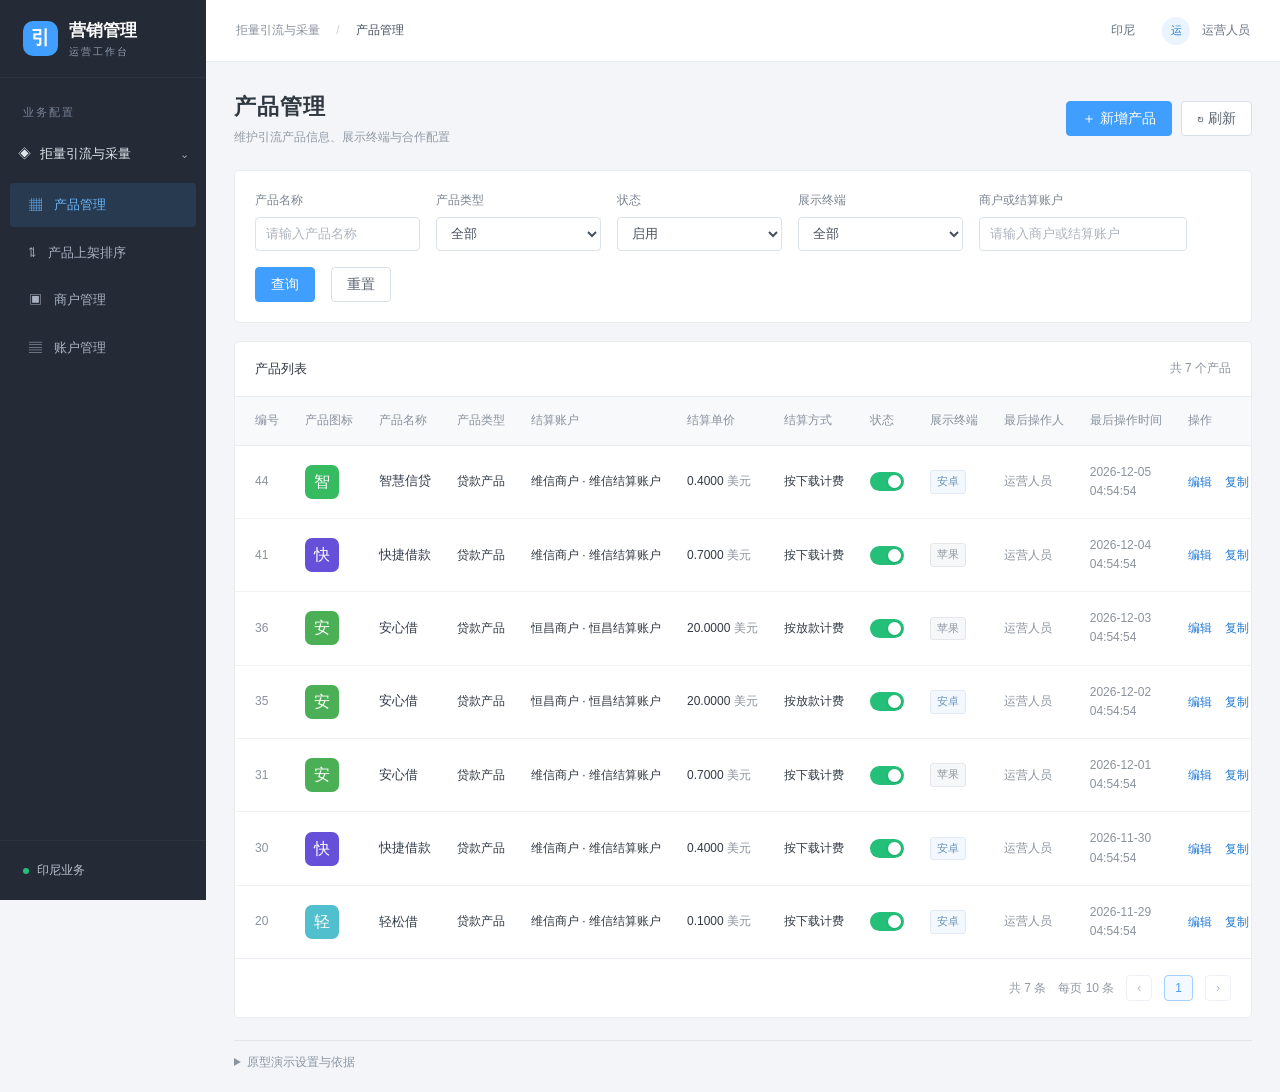
==== index.html @ 5e645938 "Save reject traffic console prototype for product review" ====
<!doctype html>
<html lang="zh-CN">
<head>
  <meta charset="utf-8">
  <meta name="viewport" content="width=device-width,initial-scale=1">
  <title>拒量引流 · 配置控台</title>
  <link rel="stylesheet" href="style.css">
</head>
<body>
  <aside class="sidebar">
    <div class="brand"><span class="brand-symbol">引</span><div>营销管理<span>运营工作台</span></div></div>
    <div class="nav-caption">业务配置</div>
    <div class="nav-group">◈ <span>拒量引流与采量</span><span>⌄</span></div>
    <nav aria-label="主导航">
      <button data-page="products" class="active"><span>▦</span>产品管理</button>
      <button data-page="sorting"><span>⇅</span>产品上架排序</button>
      <button data-page="merchants"><span>▣</span>商户管理</button>
      <button data-page="accounts"><span>▤</span>账户管理</button>
    </nav>
    <div class="sidebar-foot"><span class="online-dot"></span>印尼业务</div>
  </aside>
  <div class="workspace">
    <header><div>拒量引流与采量 <span class="slash">/</span> <span id="breadcrumb">产品管理</span></div><div class="user"><span>印尼</span><span class="avatar">运</span>运营人员</div></header>
    <main id="main"></main>
    <details class="demo-tools"><summary>原型演示设置与依据</summary><div class="demo-content">
      <p>本地静态原型 · 全部为演示数据 · 不连接生产系统</p>
      <label>产品操作权限 <select id="permission"><option value="all">编辑、复制、详情、操作记录</option><option value="edit">编辑、复制和详情</option><option value="record">仅查看详情和操作记录</option><option value="read">仅查看详情</option></select></label>
      <label>异常演示 <select id="failure"><option value="none">正常</option><option value="save">编辑保存失败</option><option value="records">记录加载失败</option></select></label>
      <div class="demo-actions"><button id="resetDemo">恢复全部演示数据</button><a href="说明.md" target="_blank">查看依据与未核实项 ↗</a></div>
      <p>界面参考历史截图与本轮确认；编辑产品默认分步确认，支持变更备注、附件及操作记录。产品类型、同端页面配置与复制操作按本轮确认补充，未经生产核实。</p>
      <p>数据保存在当前浏览器；刷新保留配置与记录，关闭弹窗清除未保存内容；切换模块保留已保存内容。定时任务仅保存配置，不自动执行。恢复演示数据会清除本原型中的全部修改。</p>
    </div></details>
  </div>
  <dialog id="modal"><form id="modalForm"><div class="modal-head"><div><h2 id="modalTitle"></h2><p id="modalSubtitle"></p></div><button type="button" class="icon-btn" data-close aria-label="关闭弹窗">×</button></div><div class="modal-body" id="modalBody"></div><div class="modal-footer" id="modalFooter"></div></form></dialog>
  <dialog id="confirmDialog"><div class="confirm-body"><div class="confirm-icon">!</div><h2 id="confirmTitle"></h2><p id="confirmText"></p></div><div class="modal-footer"><button id="confirmCancel">取消</button><button id="confirmOk" class="primary">确认</button></div></dialog>
  <dialog id="imageDialog"><div class="modal-head"><h2>图片预览</h2><button class="icon-btn" id="closeImage" aria-label="关闭图片预览">×</button></div><div class="image-body"><img id="largeImage" alt="图片预览"></div><div class="modal-footer" id="imageFooter"></div></dialog>
  <div id="toast" role="status" aria-live="polite"></div>
  <script src="app.js"></script>
</body>
</html>
---- style.css ----
:root{--blue:#409eff;--blue-dark:#2279d3;--ink:#303842;--muted:#8a929d;--line:#e9edf2;--bg:#f3f5f8;--nav:#252b36;--green:#24bf79;--red:#e35252}
*{box-sizing:border-box}body{margin:0;background:var(--bg);font:14px/1.6 -apple-system,BlinkMacSystemFont,"PingFang SC","Microsoft YaHei",sans-serif;color:var(--ink)}button,input,select,textarea{font:inherit}button{cursor:pointer;white-space:nowrap;border:1px solid #d9dfe7;background:white;color:#5a6470;padding:6px 15px;border-radius:4px;line-height:1.5;transition:.15s}button:hover{border-color:var(--blue);color:var(--blue)}button:disabled{opacity:.45;cursor:not-allowed}button:focus-visible,a:focus-visible{outline:3px solid #9dcdfc;outline-offset:2px}input,select,textarea{border:1px solid #dce2e9;border-radius:4px;padding:7px 10px;color:#48515e;background:white;min-width:0}input:focus,select:focus,textarea:focus{outline:none;border-color:var(--blue);box-shadow:0 0 0 2px #409eff14}input::placeholder,textarea::placeholder{color:#adb4be}textarea{resize:vertical;min-height:85px;width:100%}a{color:var(--blue-dark);text-decoration:none}.primary{background:var(--blue);border-color:var(--blue);color:#fff}.primary:hover{background:#60acfa;border-color:#60acfa;color:white}.danger{color:var(--red)}.muted{color:var(--muted)}.small{font-size:12px}.sidebar{width:206px;background:var(--nav);position:fixed;inset:0 auto 0 0;color:#bac1ce;display:flex;flex-direction:column}.brand{height:78px;display:flex;align-items:center;gap:11px;padding:0 23px;color:white;font-size:17px;font-weight:600;border-bottom:1px solid #ffffff0b}.brand div>span{display:block;font-size:10px;color:#929cae;font-weight:400;letter-spacing:2px}.brand-symbol{width:35px;height:35px;border-radius:10px;background:var(--blue);display:grid;place-items:center;font-size:19px}.nav-caption{font-size:11px;padding:26px 23px 12px;color:#778295;letter-spacing:2px}.nav-group{display:flex;align-items:center;gap:9px;padding:10px 18px;color:#e2e6ed;font-size:13px}.nav-group span:last-child{margin-left:auto}nav{padding:5px 10px}nav button{width:100%;background:none;border:none;color:#a9b2c2;display:flex;align-items:center;gap:12px;text-align:left;padding:12px 19px;margin:4px 0;font-size:13px}nav button.active{background:#409eff20;color:#69b6ff}nav button:hover{color:#fff;background:#ffffff08}nav button.active:hover{background:#409eff20}.sidebar-foot{margin-top:auto;padding:20px 23px;border-top:1px solid #ffffff09;font-size:12px}.online-dot{display:inline-block;width:6px;height:6px;background:#24bf79;border-radius:50%;margin-right:8px}.workspace{margin-left:206px;min-height:100vh}header{height:62px;background:white;border-bottom:1px solid var(--line);display:flex;align-items:center;justify-content:space-between;padding:0 30px;color:#88919e;font-size:12px}#breadcrumb{color:#454f5e}.slash{margin:0 13px;color:#ccd1d9}.user{display:flex;gap:12px;align-items:center;color:#647082}.avatar{display:grid;place-items:center;background:#eaf4ff;color:var(--blue-dark);width:28px;height:28px;border-radius:50%;margin-left:15px;font-size:11px}main{padding:27px 28px 22px;min-height:calc(100vh - 140px)}.page-title{display:flex;justify-content:space-between;align-items:center;margin-bottom:23px;gap:12px}.page-title h1{margin:0;font-size:22px;font-weight:600;letter-spacing:1px}.page-title p{margin:4px 0 0;color:#939ba7;font-size:12px}.actions{display:flex;gap:9px;align-items:center;flex-wrap:wrap}.panel{background:#fff;border:1px solid var(--line);border-radius:5px}.filters{display:flex;gap:16px;align-items:end;flex-wrap:wrap;padding:20px;margin-bottom:18px}.filter{display:flex;flex-direction:column;gap:6px;font-size:12px;color:#7b8491}.filter input,.filter select{height:34px;width:165px;font-size:13px}.filter.wide input{width:208px}.table-wrap{overflow-x:auto}.table-bar{padding:17px 20px;display:flex;align-items:center;justify-content:space-between;border-bottom:1px solid var(--line);font-size:13px;font-weight:500}.table-bar .muted{font-weight:400;font-size:12px}table{border-collapse:collapse;width:100%;text-align:left;white-space:nowrap;font-size:12px}th{background:#f7f9fb;color:#8a929e;font-weight:500;padding:14px 13px;border-bottom:1px solid var(--line)}td{padding:17px 13px;border-bottom:1px solid #eff1f5;vertical-align:middle}tbody tr:hover{background:#fafcff}tbody tr:last-child td{border-bottom:none}td:first-child,th:first-child{padding-left:20px}td:last-child,th:last-child{padding-right:20px}.product-name{font-weight:500;color:#303b4b;font-size:13px}.product-cell{display:flex;align-items:center;gap:10px}.logo{width:34px;height:34px;border-radius:7px;background:var(--logo,#49b78c);color:#fff;display:grid;place-items:center;font-size:16px;overflow:hidden;flex-shrink:0}.logo img{width:100%;height:100%;object-fit:cover}.tag{border:1px solid #e1eaf6;background:#f3f8ff;color:#6791be;border-radius:3px;font-size:11px;padding:2px 6px;display:inline-block}.tag.gray{border-color:#e5e7eb;background:#f6f7f9;color:#939aa4}.link{background:none;border:none;padding:0;color:var(--blue-dark);font-size:12px}.link:hover{text-decoration:underline}.link.danger{color:var(--red)}.row-actions{display:flex;gap:13px}.switch{padding:0;width:34px;height:19px;border:0;border-radius:12px;background:#c9cfd8;position:relative;vertical-align:middle}.switch:after{content:"";position:absolute;left:3px;top:3px;width:13px;height:13px;border-radius:50%;background:white;box-shadow:0 1px 3px #0002}.switch.on{background:var(--green)}.switch.on:after{left:18px}.status{display:flex;gap:7px;align-items:center;font-size:11px;color:#8e97a3}.pagination{display:flex;justify-content:flex-end;align-items:center;gap:12px;padding:16px 20px;border-top:1px solid var(--line);font-size:12px;color:#929aa6}.pagination button{padding:3px 10px}.pagination .current{color:var(--blue);border-color:#a4d0ff;background:#f3f9ff}.empty{text-align:center;color:#9aa2af;padding:60px!important}.tabs{display:flex;gap:28px;border-bottom:1px solid var(--line);padding:0 20px}.tabs button{border:0;background:none;padding:16px 0;border-radius:0;color:#737e8e}.tabs button.active{color:var(--blue-dark);border-bottom:2px solid var(--blue)}.sort-input{width:80px}.off-row{background:#fffce8}.off-row:hover{background:#fff9d6}.drag-handle{cursor:grab;color:#a3adb9;font-size:20px}.dragging{opacity:.4}.demo-tools{margin:0 28px 20px;color:#8b95a2;font-size:12px;border-top:1px solid #e1e6ed;padding-top:12px}.demo-tools summary{cursor:pointer}.demo-content{padding:12px 0;max-width:1000px}.demo-content label{display:inline-flex;flex-direction:column;gap:5px;margin:0 16px 12px 0}.demo-content select{font-size:12px}.demo-content p{max-width:900px;margin:8px 0}.demo-actions{display:flex;align-items:center;gap:18px}.demo-actions button{font-size:12px}dialog{border:0;padding:0;border-radius:7px;background:white;color:var(--ink);box-shadow:0 16px 70px #18212f33;max-height:90vh;width:760px;max-width:calc(100vw - 40px)}dialog::backdrop{background:#1b253966}#modalForm{display:flex;flex-direction:column;max-height:90vh}.modal-head{display:flex;align-items:flex-start;justify-content:space-between;padding:21px 25px 17px;border-bottom:1px solid var(--line)}.modal-head h2{margin:0;font-size:17px;font-weight:600}.modal-head p{font-size:12px;color:#939da9;margin:4px 0 0}.icon-btn{border:0;background:none;padding:0 2px;font-size:24px;color:#9aa4b1;line-height:1}.modal-body{padding:25px 32px;overflow:auto;min-height:0}.modal-footer{padding:14px 25px;border-top:1px solid var(--line);display:flex;justify-content:flex-end;gap:9px;background:#fff;border-radius:0 0 7px 7px}.field-row{display:flex;align-items:flex-start;gap:16px;margin-bottom:20px}.field-row>label{width:145px;flex-shrink:0;text-align:right;font-size:13px;color:#7e8794;padding-top:7px}.required:before{content:"*";color:var(--red);margin-right:5px}.field-content{flex:1;min-width:0}.field-content>input,.field-content>select{width:100%;height:35px;font-size:13px}.help{font-size:11px;color:#a0a8b3;margin-top:5px}.section-label{font-size:13px;font-weight:600;margin:25px 0 20px;padding-bottom:10px;border-bottom:1px solid var(--line)}.section-label:first-child{margin-top:0}.grid-two{display:grid;grid-template-columns:1fr 1fr;gap:12px}.upload{border:1px dashed #d2d9e4;display:flex;align-items:center;justify-content:center;border-radius:5px;width:94px;height:94px;background:#fafbfd;cursor:pointer}.upload .logo{width:76px;height:76px;font-size:32px}.upload img{width:76px;height:76px;object-fit:contain}.upload input{display:none}.steps{display:flex;gap:15px;align-items:center;margin-bottom:25px;padding:13px 15px;background:#f5f9ff;border-radius:5px;color:#8d9caf;font-size:12px}.steps .selected{color:var(--blue-dark);font-weight:500}.steps .line{flex:1;height:1px;background:#dce9f9}.notice{padding:11px 14px;background:#f3f8ff;border:1px solid #dfedfe;color:#6b89aa;font-size:12px;border-radius:4px;margin-bottom:20px}.error{color:var(--red);font-size:12px;margin-top:6px}.changes{white-space:normal;margin-bottom:20px}.changes td{overflow-wrap:anywhere}.changes td:nth-child(2){color:#939aa5}.changes td:nth-child(3){background:#f2fbf7;color:#299567}.thumbs{display:flex;gap:9px;flex-wrap:wrap;margin:10px 0}.thumbs button{padding:0;overflow:hidden;border-radius:5px}.thumbs img{display:block;width:62px;height:62px;object-fit:cover}.detail-grid{display:grid;grid-template-columns:140px 1fr;gap:17px 20px;font-size:13px}.detail-grid dt{color:#8c95a1}.detail-grid dd{margin:0;overflow-wrap:anywhere;white-space:pre-wrap}.record-table{white-space:normal;min-width:810px}.record-table td{vertical-align:top}.record-table th:first-child{width:145px}.record-table th:nth-child(2){width:100px}.record-table th:nth-child(3){width:90px}.record-table th:nth-child(5){width:200px}.record-summary{font-size:12px;line-height:1.9;color:#687484}.confirm-body{padding:30px;text-align:center}#confirmDialog{width:420px}.confirm-icon{margin:auto;background:#fff5e8;color:#e9a23b;border-radius:50%;width:36px;height:36px;display:grid;place-items:center;font-size:22px}.confirm-body h2{font-size:17px}.confirm-body p{font-size:13px;color:#929ba7;white-space:pre-line}#imageDialog{width:800px}.image-body{display:grid;place-items:center;min-height:230px;padding:20px;background:#f5f7fa}.image-body img{max-width:100%;max-height:65vh;object-fit:contain}#toast{position:fixed;top:22px;left:50%;transform:translateX(-50%) translateY(-15px);z-index:9999;box-shadow:0 5px 24px #24364b22;padding:11px 23px;background:white;border:1px solid #dbeee4;border-radius:6px;color:#269d65;opacity:0;pointer-events:none;transition:.2s;max-width:90vw}#toast.visible{opacity:1;transform:translateX(-50%) translateY(0)}#toast.error-toast{color:var(--red);border-color:#f4d5d5}.number{font-variant-numeric:tabular-nums}.balance{font-size:14px;font-weight:500}.chips{display:flex;gap:7px;flex-wrap:wrap}.chip{font-size:12px;color:#6986a3;background:#f1f5fa;border-radius:3px;padding:4px 8px}.check-row{display:flex;align-items:center;gap:10px;padding:13px;border-bottom:1px solid var(--line)}.check-row input{width:16px;height:16px}.check-row .tag{margin-left:auto}.task{border:1px solid var(--line);border-radius:5px;padding:16px;margin-bottom:15px}.task .grid-two{align-items:end}.task label{display:flex;flex-direction:column;gap:5px;font-size:12px;color:#88929f}.task-top{display:flex;justify-content:space-between;margin-bottom:12px}.task-summary{font-size:12px;color:#7c8795}.error-state{text-align:center;padding:40px;color:#929ba7}.error-state button{margin-top:15px}.image-preview{cursor:zoom-in}#modal.wide{width:1030px}@media(min-width:1600px){main{padding:30px 38px}.demo-tools{margin-left:38px;margin-right:38px}td{padding-top:21px;padding-bottom:21px}}@media(max-width:1050px){.sidebar{width:174px}.workspace{margin-left:174px}.brand{padding:0 16px}main{padding:22px 18px}.demo-tools{margin-left:18px;margin-right:18px}.filter input,.filter select{width:150px}.page-title h1{font-size:20px}}@media(max-width:700px){.sidebar{width:62px}.brand{padding:0 13px}.brand>div,.nav-caption,.nav-group,.sidebar-foot{display:none}nav{padding:8px}nav button{font-size:0;padding:12px 10px}nav button span{font-size:20px}.workspace{margin-left:62px}header{padding:0 15px}.user>span:first-child{display:none}.user{font-size:11px;gap:5px}.avatar{margin-left:0}main{padding:19px 12px}.page-title{align-items:flex-start}.page-title p{max-width:200px}.page-title .actions{justify-content:flex-end}.filters{padding:14px;gap:12px}.filter{flex:1;min-width:130px}.filter input,.filter select,.filter.wide input{width:100%}.modal-body{padding:20px}.field-row{flex-direction:column;gap:5px;margin-bottom:15px}.field-row>label{text-align:left;width:auto;padding:0}.field-content{width:100%}.grid-two{grid-template-columns:1fr}.detail-grid{grid-template-columns:95px 1fr}.demo-tools{margin-left:12px;margin-right:12px}}
/* 新增、编辑产品：参考控台分区表单 */
#main #modalForm.product-editor{max-height:none;display:block}
.product-editor>.modal-head{background:#fff;padding:23px 26px;border:1px solid var(--line);border-radius:5px;margin-bottom:20px;align-items:center}
.product-editor>.modal-head h2{font-size:21px;color:#303842}
.product-editor>.modal-body{padding:0;overflow:visible}
.unsaved-warning{color:#d99a32;background:#fffbf2;border:1px solid #f4e7cb;border-radius:4px;padding:10px 16px;margin:0 0 22px;font-size:12px}
.product-sections{display:grid;grid-template-columns:1fr 1fr;gap:25px 24px;align-items:stretch;background:#fff;padding:26px;border:1px solid var(--line);border-radius:5px}
.product-section{min-width:0;display:flex;flex-direction:column}
.product-section h3{margin:0 0 15px;display:flex;align-items:center;gap:9px;font-size:15px;font-weight:600}
.product-section h3:before{content:"";height:17px;width:4px;border-radius:3px;background:var(--blue)}
.product-section-body{flex:1;border:1px solid #e6ebf2;box-shadow:0 3px 15px #24364b05;border-radius:7px;padding:24px 20px;display:grid;grid-template-columns:1fr 1fr;gap:20px 22px;align-content:start}
.product-editor .field-row{margin:0;gap:8px;flex-direction:column}
.product-editor .field-row>label{width:auto;text-align:left;padding:0;font-size:12px;color:#78828e}
.product-editor .field-content{width:100%}
.product-editor .field-content>input,.product-editor .field-content>select{height:36px;font-size:12px}
.product-editor .help{line-height:1.6;font-size:11px}
.product-editor .upload{width:104px;height:104px;background:white}
.upload-plus{font-size:32px;color:#9ba4af;font-weight:300}
.product-editor input[type=color]{width:58px;height:40px;padding:4px;cursor:pointer}
.product-editor .full-section{grid-column:1/-1}
.product-editor .full-section .product-section-body{grid-template-columns:1fr 1fr}
.product-editor .brand-section .product-section-body{grid-template-columns:1.4fr 1fr}
.product-editor .tags-section .product-section-body{display:block}
.product-tags{display:flex;flex-wrap:wrap;gap:10px;margin:3px 0 18px;min-height:30px;align-items:center}
.product-tag{display:inline-flex;align-items:center;gap:10px;background:#f7f9fc;border:1px solid #e0e5ee;border-radius:20px;padding:5px 11px;color:#697380;font-size:12px}
.product-tag button{border:0;background:none;color:#e07171;padding:0 2px;font-size:17px;line-height:1}
.tag-entry{display:flex;gap:12px;align-items:center;flex-wrap:wrap}.tag-entry input{max-width:200px;width:100%;font-size:12px}
.exposure-inputs{display:flex;align-items:center;gap:10px;color:#89929e;font-size:12px}.exposure-inputs select{width:128px}.exposure-inputs input{width:180px}
.exposure-check{display:flex;align-items:center;gap:8px;height:36px;font-size:13px;color:#596575}.exposure-check input{width:15px;height:15px}
.product-editor>.modal-footer{position:sticky;bottom:0;z-index:2;margin-top:20px;padding:16px 26px;border:1px solid var(--line);box-shadow:0 -5px 18px #24364b05;border-radius:5px}
.product-editor .changes td{white-space:normal}
@media(min-width:1800px){.product-editor .field-row{flex-direction:row;align-items:flex-start;gap:12px}.product-editor .field-row>label{width:120px;text-align:right;padding-top:7px}.product-section-body{padding:30px 24px;gap:22px 26px}}
@media(max-width:1100px){.product-sections{grid-template-columns:1fr;padding:20px;gap:24px}.product-section-body{padding:20px}.product-editor .full-section{grid-column:auto}}
@media(max-width:700px){.product-section-body,.product-editor .full-section .product-section-body{grid-template-columns:1fr}.product-sections{padding:16px}.exposure-inputs{flex-wrap:wrap}.exposure-inputs input{width:150px}.product-editor>.modal-footer{padding:12px 16px}.product-editor>.modal-head{padding:18px}.product-editor .brand-section .product-section-body{grid-template-columns:1fr 1fr}}

/* 上架配置：终端与曝光页面 */
.placement-toolbar{display:flex;align-items:center;justify-content:space-between;gap:16px;padding:18px 20px;background:#fff;border-bottom:1px solid var(--line)}
.terminal-switch{display:flex;gap:0;border:1px solid #dce3ec;border-radius:5px;overflow:hidden}
.terminal-switch button{border:0;border-radius:0;background:#fff;padding:8px 22px;color:#737e8e}
.terminal-switch button+button{border-left:1px solid #dce3ec}
.terminal-switch button.active{background:#edf5ff;color:var(--blue-dark);font-weight:600}
@media(max-width:700px){.placement-toolbar{padding:14px 12px;flex-wrap:wrap}.terminal-switch button{padding:8px 15px}.tabs{gap:20px;padding:0 12px;overflow-x:auto;white-space:nowrap}.table-bar{gap:12px;flex-wrap:wrap}}

/* 页签与当前页操作并排 */
.placement-pagebar{display:flex;align-items:center;justify-content:space-between;gap:20px;padding-right:20px;border-bottom:1px solid var(--line)}
.placement-pagebar>.tabs{border-bottom:0;min-width:0}
.placement-actions{display:flex;align-items:center;gap:10px;flex-shrink:0;padding:10px 0}
@media(max-width:1000px){.placement-pagebar{flex-wrap:wrap;gap:0;padding-right:0}.placement-actions{margin-left:auto;padding:0 20px 12px}}
@media(max-width:700px){.placement-actions{flex-wrap:wrap;padding:0 12px 12px;gap:8px}.placement-actions button{font-size:12px;padding:6px 10px}}

/* 信用报告产品图片 */
.product-editor .report-image-section .product-section-body{grid-template-columns:1fr}
.product-editor .upload.report-upload{width:340px;max-width:100%;height:auto;aspect-ratio:340/120;overflow:hidden;background:#fafbfd}
.report-upload>span{display:flex;align-items:center;justify-content:center;width:100%;height:100%;min-height:100px}
.product-editor .report-upload img{display:block;width:100%;height:auto;max-height:120px;object-fit:contain}
.report-thumb{display:inline-flex;align-items:center;justify-content:center;width:85px;height:30px;border-radius:4px;overflow:hidden;background:#f3f8ff;color:#6791be;font-size:11px}
.report-thumb img{width:100%;height:100%;object-fit:contain}
.report-review-image,.detail-report-image{display:block;max-width:340px;width:100%;height:auto;object-fit:contain}
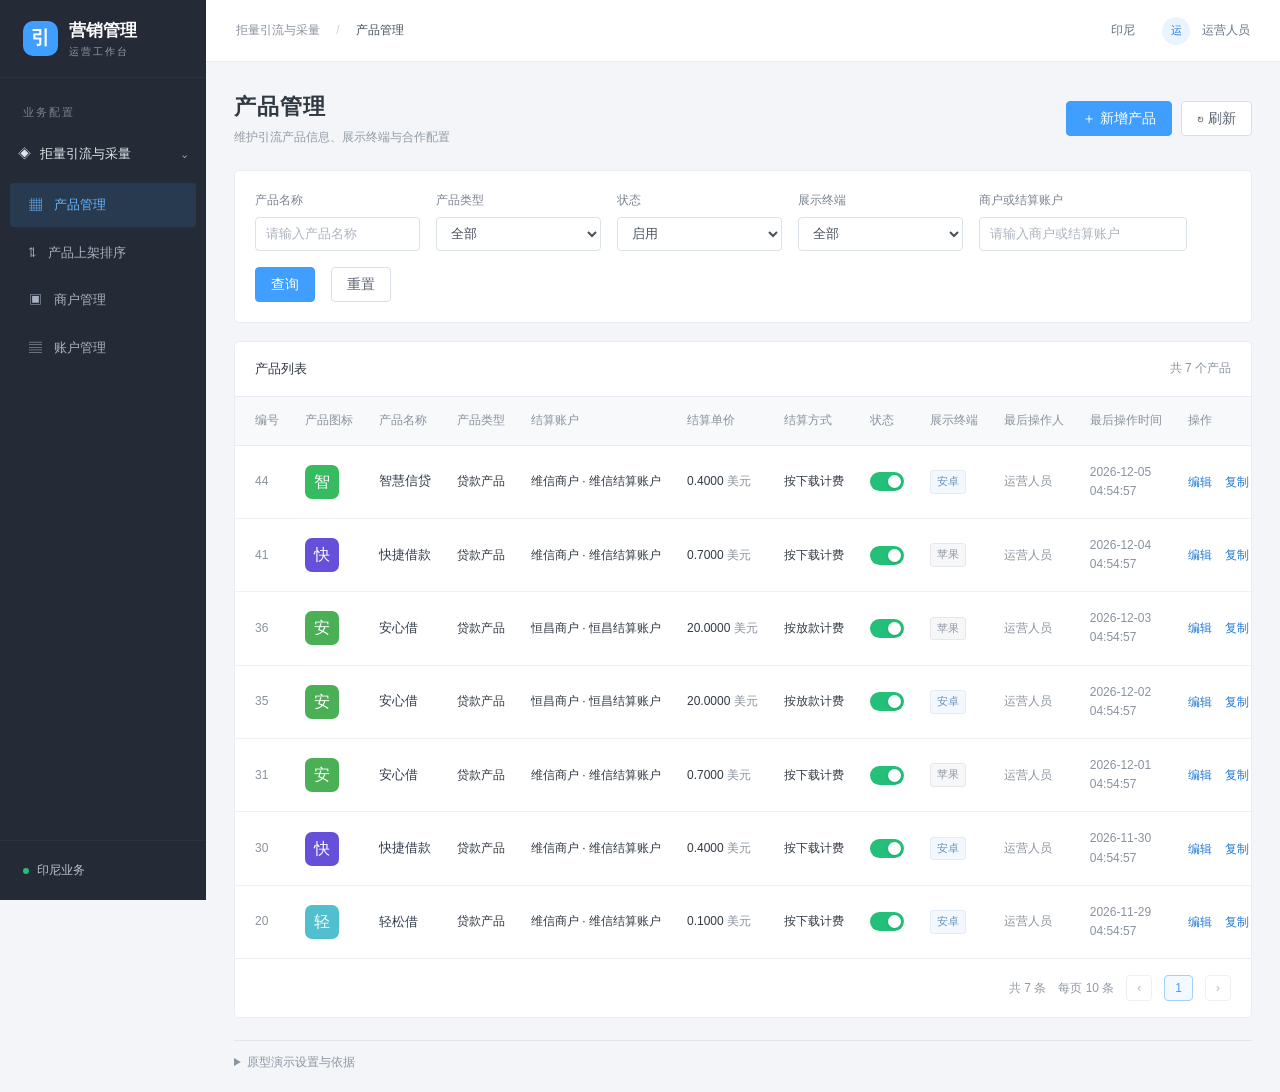
==== commit 3a654368: "Align credit prototype with configurable mixed product lists" ====
--- a/index.html
+++ b/index.html
@@ -26,7 +26,7 @@
       <p>本地静态原型 · 全部为演示数据 · 不连接生产系统</p>
       <label>产品操作权限 <select id="permission"><option value="all">编辑、复制、详情、操作记录</option><option value="edit">编辑、复制和详情</option><option value="record">仅查看详情和操作记录</option><option value="read">仅查看详情</option></select></label>
       <label>异常演示 <select id="failure"><option value="none">正常</option><option value="save">编辑保存失败</option><option value="records">记录加载失败</option></select></label>
-      <div class="demo-actions"><button id="resetDemo">恢复全部演示数据</button><a href="说明.md" target="_blank">查看依据与未核实项 ↗</a></div>
+      <div class="demo-actions"><button id="resetDemo">恢复全部演示数据</button><button id="exportCreditConfig">导出产品展示配置</button><a href="credit-preview/index.html" target="_blank">查看信用报告列表原型 ↗</a><a href="说明.md" target="_blank">查看依据与未核实项 ↗</a></div>
       <p>界面参考历史截图与本轮确认；编辑产品默认分步确认，支持变更备注、附件及操作记录。产品类型、同端页面配置与复制操作按本轮确认补充，未经生产核实。</p>
       <p>数据保存在当前浏览器；刷新保留配置与记录，关闭弹窗清除未保存内容；切换模块保留已保存内容。定时任务仅保存配置，不自动执行。恢复演示数据会清除本原型中的全部修改。</p>
     </div></details>
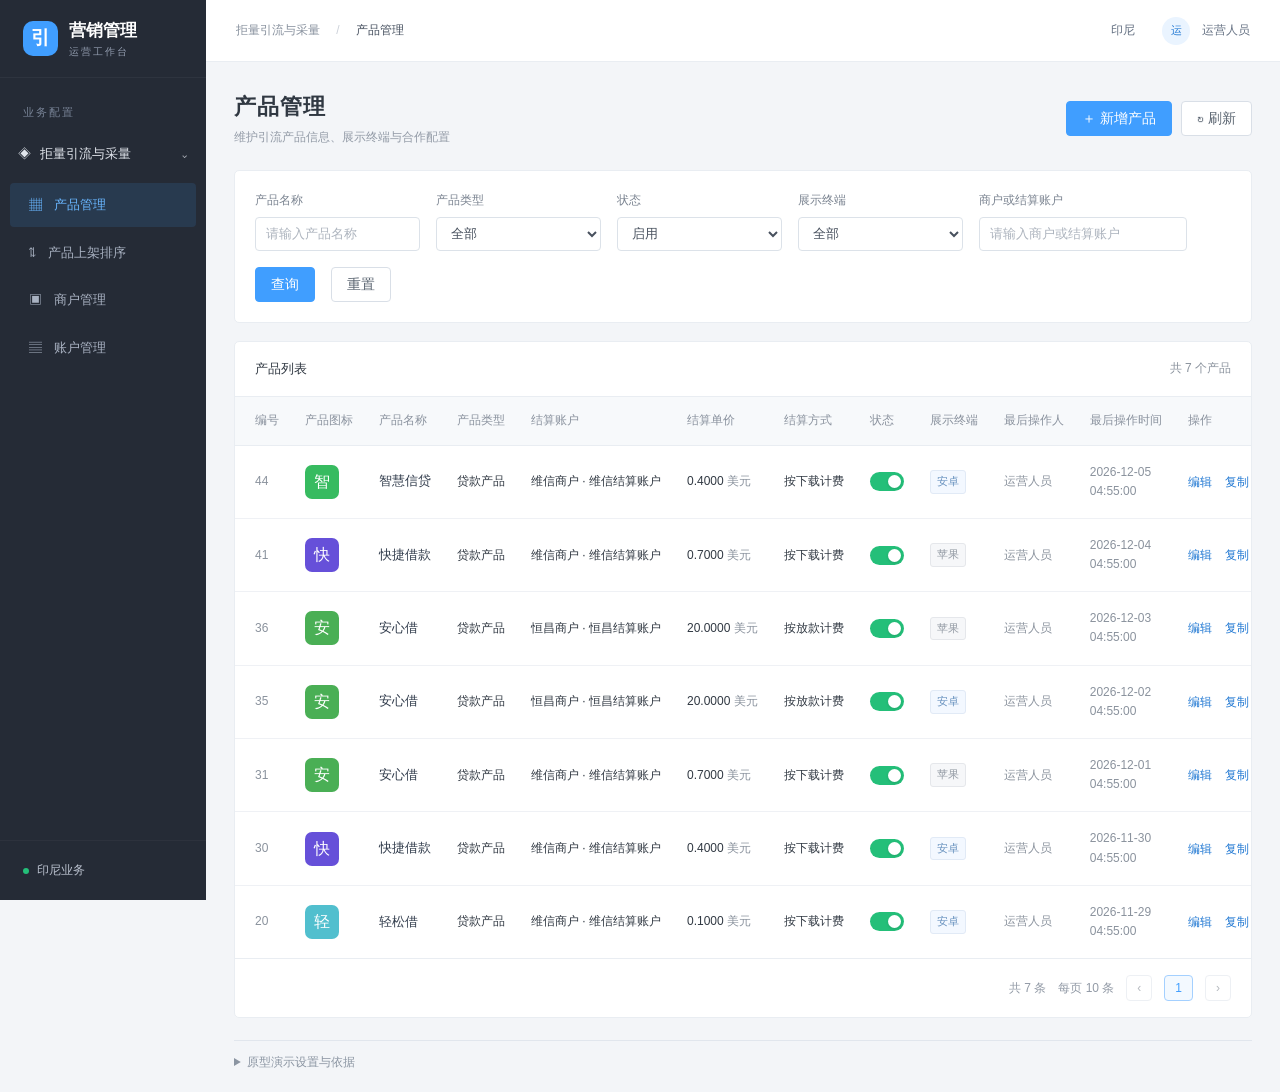
==== commit 22eb064e: "Update console rules and align App prototype with latest EasySkor UI" ====
--- a/index.html
+++ b/index.html
@@ -24,7 +24,7 @@
     <main id="main"></main>
     <details class="demo-tools"><summary>原型演示设置与依据</summary><div class="demo-content">
       <p>本地静态原型 · 全部为演示数据 · 不连接生产系统</p>
-      <label>产品操作权限 <select id="permission"><option value="all">编辑、复制、详情、操作记录</option><option value="edit">编辑、复制和详情</option><option value="record">仅查看详情和操作记录</option><option value="read">仅查看详情</option></select></label>
+      <label>产品操作权限 <select id="permission"><option value="all">编辑、复制、详情、操作记录</option><option value="edit">编辑和详情（无复制权限）</option><option value="copy">复制和详情（无编辑权限）</option><option value="edit-copy">编辑、复制和详情</option><option value="record">仅查看详情和操作记录</option><option value="read">仅查看详情</option></select></label>
       <label>异常演示 <select id="failure"><option value="none">正常</option><option value="save">编辑保存失败</option><option value="records">记录加载失败</option></select></label>
       <div class="demo-actions"><button id="resetDemo">恢复全部演示数据</button><button id="exportCreditConfig">导出产品展示配置</button><a href="credit-preview/index.html" target="_blank">查看信用报告列表原型 ↗</a><a href="说明.md" target="_blank">查看依据与未核实项 ↗</a></div>
       <p>界面参考历史截图与本轮确认；编辑产品默认分步确认，支持变更备注、附件及操作记录。产品类型、同端页面配置与复制操作按本轮确认补充，未经生产核实。</p>
